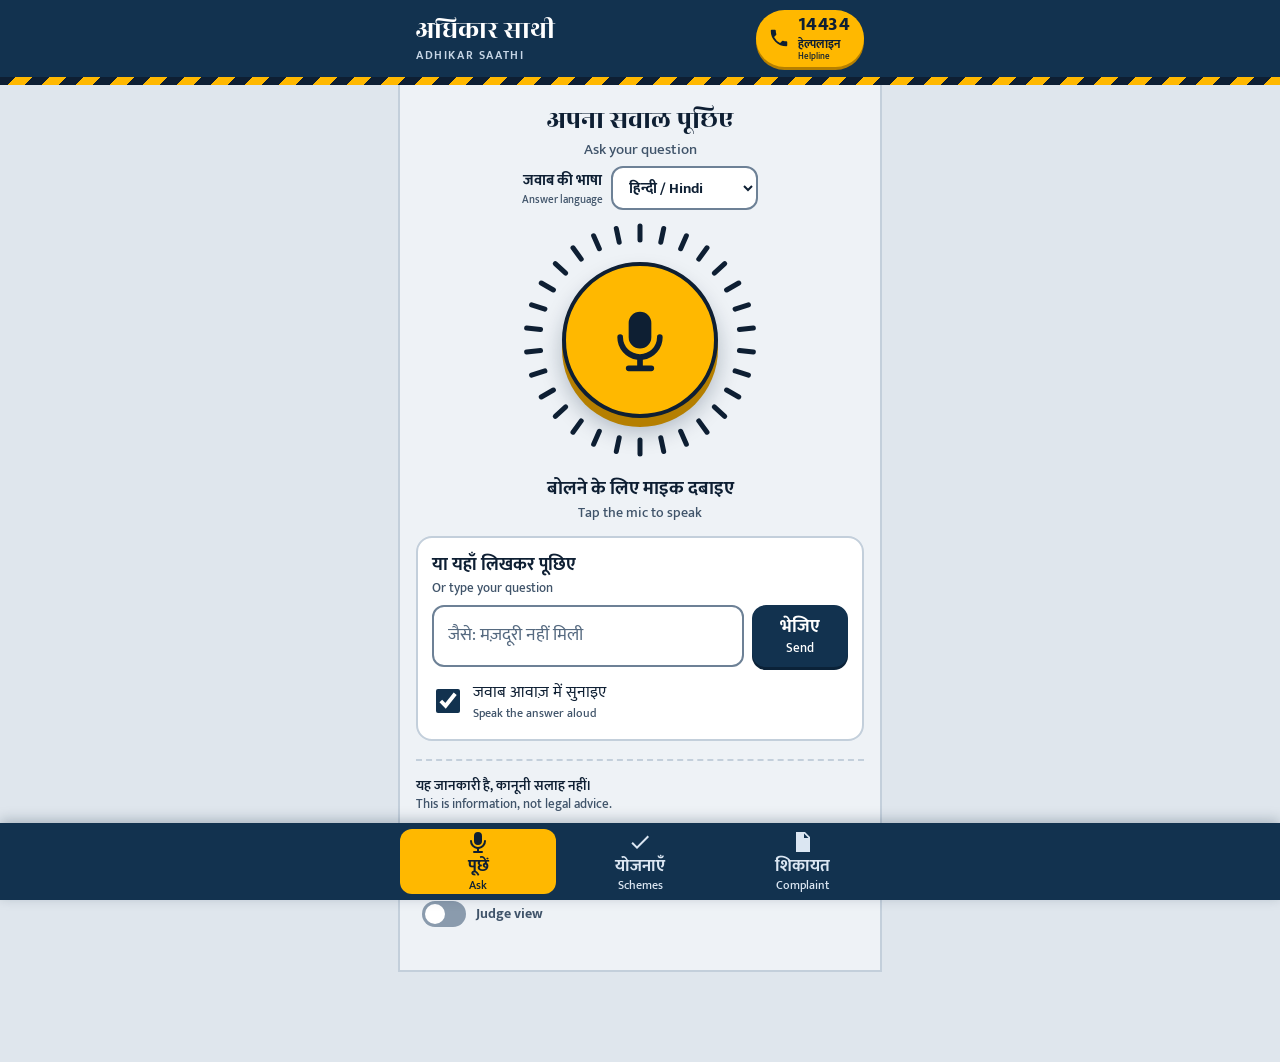
==== app/frontend/index.html @ 17cc2520 "Adhikar Saathi: Hindi (+multilingual) voice assistant for worker labour rights Hackathon idea deck, " ====
<!doctype html>
<html lang="hi">
<head>
  <meta charset="utf-8">
  <meta name="viewport" content="width=device-width, initial-scale=1, viewport-fit=cover">
  <meta name="theme-color" content="#12324F">
  <title>अधिकार साथी | Adhikar Saathi</title>
  <meta name="description" content="Hindi voice assistant that explains workers' rights and welfare schemes.">
  <!-- Fonts are optional: if offline, the stack falls back to Nirmala UI / system Devanagari fonts. -->
  <link rel="preconnect" href="https://fonts.googleapis.com">
  <link rel="preconnect" href="https://fonts.gstatic.com" crossorigin>
  <link href="https://fonts.googleapis.com/css2?family=Mukta:wght@400;600;700;800&family=Rozha+One&display=swap" rel="stylesheet">
  <link rel="stylesheet" href="style.css">
</head>
<body>
  <a class="skip" href="#main" id="skip-link"></a>

  <header class="top no-print">
    <div class="top-inner">
      <div class="brand">
        <span class="brand-hi" id="brand-hi"></span>
        <span class="brand-en" id="brand-en"></span>
      </div>
      <a class="helpline" href="tel:14434" id="helpline">
        <svg viewBox="0 0 24 24" width="22" height="22" aria-hidden="true" focusable="false"><path fill="currentColor" d="M6.6 10.8a15.1 15.1 0 0 0 6.6 6.6l2.2-2.2a1 1 0 0 1 1-.25 11.4 11.4 0 0 0 3.6.57 1 1 0 0 1 1 1V20a1 1 0 0 1-1 1A17 17 0 0 1 3 4a1 1 0 0 1 1-1h3.5a1 1 0 0 1 1 1c0 1.25.2 2.45.57 3.6a1 1 0 0 1-.25 1z"/></svg>
        <span class="helpline-text"><strong>14434</strong><small data-s="helpline.sub"></small></span>
      </a>
    </div>
    <div class="hazard" aria-hidden="true"></div>
  </header>

  <main id="main" tabindex="-1">

    <!-- ASK -->
    <section id="view-ask" class="view" aria-labelledby="ask-title">
      <div id="stage" class="stage" data-state="idle">
        <h1 id="ask-title" class="title" data-s="home.title"></h1>
        <div class="mic-wrap">
          <svg class="dial" id="dial" viewBox="0 0 240 240" aria-hidden="true" focusable="false"></svg>
          <button type="button" id="mic" class="mic">
            <svg class="ic-mic" viewBox="0 0 24 24" aria-hidden="true" focusable="false"><path fill="currentColor" d="M12 15a4 4 0 0 0 4-4V6a4 4 0 0 0-8 0v5a4 4 0 0 0 4 4zm6-4a1 1 0 0 1 2 0 8 8 0 0 1-7 7.94V21h3a1 1 0 0 1 0 2H8a1 1 0 0 1 0-2h3v-2.06A8 8 0 0 1 4 11a1 1 0 0 1 2 0 6 6 0 0 0 12 0z"/></svg>
            <svg class="ic-stop" viewBox="0 0 24 24" aria-hidden="true" focusable="false"><rect x="6" y="6" width="12" height="12" rx="2" fill="currentColor"/></svg>
          </button>
        </div>
        <p id="mic-status" class="mic-status" role="status" aria-live="polite"></p>
        <p id="mic-timer" class="mic-timer" aria-hidden="true"></p>
      </div>

      <form id="text-form" class="text-form no-print" autocomplete="off" novalidate>
        <label for="text-input" class="text-label" data-s="home.orType"></label>
        <div class="text-row">
          <input id="text-input" name="text" type="text" enterkeyhint="send" maxlength="500" lang="hi">
          <button type="submit" class="btn btn-primary btn-send" id="send-btn"></button>
        </div>
        <label class="check" for="want-audio">
          <input type="checkbox" id="want-audio" checked>
          <span data-s="home.voiceReply"></span>
        </label>
      </form>

      <div id="result" class="result" aria-live="polite"></div>
    </section>

    <!-- SCHEMES -->
    <section id="view-schemes" class="view" aria-labelledby="sch-title" hidden>
      <h1 id="sch-title" class="title" data-s="sch.title"></h1>
      <div id="sch-body"></div>
    </section>

    <!-- COMPLAINT -->
    <section id="view-complaint" class="view" aria-labelledby="cmp-title" hidden>
      <h1 id="cmp-title" class="title no-print" data-s="cmp.title"></h1>
      <div id="cmp-form-wrap" class="no-print">
        <p class="lead" data-s="cmp.intro"></p>
        <form id="cmp-form" class="form" novalidate></form>
      </div>
      <div id="cmp-result" aria-live="polite"></div>
    </section>

    <footer class="notices no-print" id="notices">
      <p class="notice" id="notice-legal"></p>
      <p class="notice" id="notice-privacy"></p>
      <button type="button" class="judge-toggle" id="judge-toggle" role="switch" aria-checked="false">
        <span class="switch" aria-hidden="true"></span>
        <span id="judge-label"></span>
      </button>
    </footer>
  </main>

  <nav class="tabs no-print" id="tabs" aria-label="Main"></nav>

  <script src="app.js"></script>
</body>
</html>
---- app/frontend/style.css ----
/* Adhikar Saathi: denim navy + hard-hat yellow. Hazard-tape strip and a tick-dial mic are the signature. */
:root {
  --ink: #0e1f33;
  --navy: #12324f;
  --navy-deep: #0b2238;
  --hat: #ffb800;
  --hat-edge: #b57f00;
  --paper: #eef2f6;
  --card: #ffffff;
  --line: #c3cfdb;
  --muted: #40546a;
  --ok: #0b6b4a;
  --ok-bg: #dcf3e8;
  --warn: #6b4200;
  --warn-bg: #fff0c2;
  --bad: #a3212b;
  --bad-bg: #fde3e4;
  --focus: #0057d9;
  --radius: 16px;
  --font-body: "Mukta", "Noto Sans Devanagari", "Nirmala UI", "Mangal", system-ui, -apple-system, "Segoe UI", Roboto, sans-serif;
  --font-display: "Rozha One", "Noto Serif Devanagari", "Nirmala UI", "Mangal", Georgia, serif;
}

* { box-sizing: border-box; }
html { -webkit-text-size-adjust: 100%; }
body {
  margin: 0;
  background: var(--paper);
  color: var(--ink);
  font-family: var(--font-body);
  font-size: 18px;
  line-height: 1.55;
  padding-bottom: 92px; /* room for tab bar */
}
[hidden] { display: none !important; }
button, input, textarea, select { font: inherit; color: inherit; }
a { color: var(--navy); }
:focus-visible { outline: 3px solid var(--focus); outline-offset: 2px; border-radius: 6px; }
.skip { position: absolute; left: -999px; top: 0; background: var(--hat); color: var(--ink); padding: 12px 16px; z-index: 100; font-weight: 700; }
.skip:focus { left: 8px; top: 8px; }

/* bilingual text: Hindi primary, English small subtitle */
.hi { display: block; }
.en { display: block; font-size: 0.72em; font-weight: 500; color: var(--muted); line-height: 1.35; }
.on-dark .en, .btn-primary .en, .tab .en, .helpline .en { color: inherit; }

/* ---------- header ---------- */
.top { background: var(--navy); color: #fff; position: sticky; top: 0; z-index: 20; }
.top-inner { max-width: 480px; margin: 0 auto; padding: 10px 16px 10px; display: flex; align-items: center; justify-content: space-between; gap: 12px; }
.brand { display: flex; flex-direction: column; line-height: 1.15; min-width: 0; }
.brand-hi { font-family: var(--font-display); font-size: 26px; letter-spacing: .2px; }
.brand-en { font-size: 12px; letter-spacing: 1.6px; text-transform: uppercase; color: #c7d6e6; font-weight: 600; }
.helpline { display: inline-flex; align-items: center; gap: 8px; min-height: 48px; padding: 4px 14px 4px 12px; border-radius: 999px; background: var(--hat); color: var(--ink); text-decoration: none; box-shadow: 0 3px 0 var(--hat-edge); flex: none; }
.helpline:active { transform: translateY(2px); box-shadow: 0 1px 0 var(--hat-edge); }
.helpline-text { display: flex; flex-direction: column; line-height: 1.05; }
.helpline-text strong { font-size: 19px; font-weight: 800; letter-spacing: .5px; }
.helpline-text small { font-size: 12px; font-weight: 700; }
.hazard { height: 8px; background: repeating-linear-gradient(-45deg, var(--hat) 0 12px, var(--ink) 12px 24px); }

/* ---------- layout ---------- */
main { max-width: 480px; margin: 0 auto; padding: 0 16px; outline: none; }
.view { display: flex; flex-direction: column; padding-top: 18px; }
.title { font-family: var(--font-display); font-weight: 400; font-size: 27px; line-height: 1.3; margin: 0 0 6px; text-align: center; }
.title .en { font-family: var(--font-body); font-size: 15px; margin-top: 2px; }
.lead { margin: 0 0 14px; color: var(--ink); }
.lead .en { margin-top: 2px; }

/* ---------- buttons ---------- */
.btn { display: inline-flex; flex-direction: column; align-items: center; justify-content: center; text-align: center; min-height: 56px; padding: 8px 20px; border-radius: 14px; border: 2px solid var(--navy); background: var(--card); color: var(--navy); font-weight: 700; cursor: pointer; line-height: 1.2; text-decoration: none; }
.btn .en { font-weight: 500; }
.btn:active { transform: translateY(1px); }
.btn-primary { background: var(--navy); color: #fff; border-color: var(--navy); box-shadow: 0 3px 0 var(--navy-deep); }
.btn-hat { background: var(--hat); color: var(--ink); border-color: var(--ink); box-shadow: 0 3px 0 var(--hat-edge); }
.btn-block { width: 100%; }
.btn[disabled] { opacity: .55; cursor: not-allowed; }
.btn-row { display: flex; gap: 10px; flex-wrap: wrap; }
.btn-row > .btn { flex: 1 1 140px; }

/* ---------- mic stage ---------- */
.stage { order: 2; text-align: center; padding-bottom: 6px; }
.mic-wrap { position: relative; width: 240px; height: 240px; margin: 4px auto 0; display: grid; place-items: center; }
.dial { position: absolute; inset: 0; width: 100%; height: 100%; }
.dial line { stroke: var(--ink); stroke-width: 5; stroke-linecap: round; transition: opacity .3s; }
.dial line.gone { opacity: .14; }
.mic {
  position: relative; width: 156px; height: 156px; border-radius: 50%; border: 4px solid var(--ink);
  background: var(--hat); color: var(--ink); cursor: pointer; display: grid; place-items: center;
  box-shadow: 0 9px 0 var(--hat-edge), 0 14px 22px rgba(11, 34, 56, .28);
  transition: transform .12s, box-shadow .12s, background-color .2s;
}
.mic svg { width: 68px; height: 68px; grid-area: 1 / 1; }
.mic .ic-stop { display: none; }
.mic:active { transform: translateY(6px); box-shadow: 0 3px 0 var(--hat-edge), 0 6px 10px rgba(11, 34, 56, .28); }
.stage[data-state="recording"] .mic { background: var(--bad); color: #fff; border-color: var(--ink); box-shadow: 0 9px 0 #6e1219, 0 14px 22px rgba(11, 34, 56, .28); }
.stage[data-state="recording"] .ic-mic { display: none; }
.stage[data-state="recording"] .ic-stop { display: block; }
.stage[data-state="requesting"] .mic,
.stage[data-state="thinking"] .mic { cursor: progress; }
.stage[data-state="thinking"] .mic { background: #ffd970; }
.mic-status { min-height: 1.6em; margin: 14px 0 0; font-weight: 700; font-size: 19px; }
.mic-status .en { font-weight: 500; }
.mic-timer { margin: 2px 0 0; font-size: 22px; font-weight: 800; font-variant-numeric: tabular-nums; color: var(--bad); min-height: 0; }
.mic-timer:empty { display: none; }

/* answer-language selector (default Hindi; see app/data/language_review/INDEX.md) */
.lang-select { display: flex; align-items: center; justify-content: center; gap: 8px; flex-wrap: wrap; margin: 2px 0 10px; font-size: 15px; font-weight: 700; }
.lang-select select { width: auto; min-height: 44px; padding: 6px 12px; border-radius: 12px; }
#view-ask.has-result .lang-select { margin-bottom: 4px; }

/* compact mic once an answer is on screen */
#view-ask.has-result .stage .title { display: none; }
#view-ask.has-result .mic-wrap { width: 120px; height: 120px; margin-top: 0; }
#view-ask.has-result .mic-status { min-height: 0; }
#view-ask.has-result .mic { width: 84px; height: 84px; border-width: 3px; box-shadow: 0 6px 0 var(--hat-edge), 0 8px 14px rgba(11, 34, 56, .25); }
#view-ask.has-result .mic svg { width: 38px; height: 38px; }
#view-ask.has-result .dial line { stroke-width: 6; }
#view-ask.has-result .stage[data-state="recording"] .mic { box-shadow: 0 6px 0 #6e1219; }
#view-ask.has-result .mic-status { margin-top: 6px; font-size: 17px; }
/* clarify: mic is the obvious next action */
#view-ask[data-result="clarify"] .stage[data-state="idle"] .mic { animation: nudge 1.8s ease-in-out infinite; }
#view-ask[data-result="clarify"] .mic-wrap::after { content: ""; position: absolute; inset: 22px; border-radius: 50%; border: 4px solid var(--hat); animation: ring 1.8s ease-out infinite; pointer-events: none; }

.result { order: 1; }
.result:empty { display: none; }
.text-form { order: 3; margin-top: 8px; padding: 14px; background: var(--card); border: 2px solid var(--line); border-radius: var(--radius); }
.text-label { display: block; font-weight: 700; margin-bottom: 8px; }
.text-row { display: flex; gap: 8px; }
.text-row input { flex: 1; min-width: 0; }
.btn-send { flex: none; min-width: 96px; }
.check { display: flex; align-items: center; gap: 10px; margin-top: 10px; min-height: 48px; font-size: 16px; cursor: pointer; }
.check input { width: 24px; height: 24px; accent-color: var(--navy); flex: none; }

input[type=text], input[type=number], input[type=date], textarea, select {
  width: 100%; min-height: 52px; padding: 10px 14px; border: 2px solid #6d8196; border-radius: 12px; background: #fff; color: var(--ink);
}
textarea { min-height: 120px; resize: vertical; }
input::placeholder, textarea::placeholder { color: #566a80; }

/* ---------- cards ---------- */
.card { background: var(--card); border: 2px solid var(--line); border-radius: var(--radius); padding: 16px; margin-bottom: 14px; }
.card h2, .card h3 { margin: 0 0 6px; font-size: 15px; letter-spacing: .3px; color: var(--muted); font-weight: 700; }
.card h2 .en, .card h3 .en { display: inline; margin-left: 6px; font-size: .9em; }
.card h2 .hi, .card h3 .hi { display: inline; }
.transcript { font-size: 19px; border-left: 5px solid var(--hat); border-radius: 6px 16px 16px 6px; }
.transcript p { margin: 0; }
.answer-card { border-color: var(--navy); box-shadow: 0 5px 0 var(--navy); }
.answer-hi { font-size: 22px; line-height: 1.7; margin: 4px 0 12px; font-weight: 600; white-space: pre-line; }
.answer-card.clarify { background: var(--warn-bg); border-color: var(--warn); box-shadow: 0 5px 0 var(--hat-edge); }
.answer-card.clarify .answer-hi { font-size: 24px; }
.answer-card.refuse { background: #f3f5f8; border-color: var(--muted); box-shadow: 0 5px 0 var(--muted); }
.kicker { display: inline-flex; flex-wrap: wrap; align-items: baseline; column-gap: 8px; font-weight: 800; font-size: 16px; padding: 5px 14px 6px; border-radius: 14px; background: var(--navy); color: #fff; margin-bottom: 10px; line-height: 1.3; }
.kicker .hi, .kicker .en { display: inline; }
.kicker .en { color: inherit; opacity: .92; font-size: .8em; font-weight: 600; }
.clarify .kicker { background: var(--warn); }
.refuse .kicker { background: var(--muted); }
.next-cue { display: flex; align-items: center; gap: 10px; margin-top: 12px; padding: 10px 12px; background: var(--hat); color: var(--ink); border-radius: 12px; font-weight: 800; }
.next-cue .en { font-weight: 600; opacity: 1; color: var(--ink); }
.next-cue svg { flex: none; }
.helpline-note { margin-top: 12px; padding: 12px; background: #fff; border: 2px dashed var(--muted); border-radius: 12px; }
.helpline-note .btn { margin-top: 8px; }

.play-row { display: flex; gap: 10px; align-items: center; flex-wrap: wrap; }
.play-btn { min-height: 60px; gap: 2px; flex-direction: row; gap: 12px; padding: 8px 24px; }
.play-btn svg { flex: none; }
.play-btn .lbl { display: flex; flex-direction: column; align-items: flex-start; }
.play-hint { font-size: 15px; font-weight: 700; color: var(--warn); }

.en-toggle { margin-top: 12px; }
.en-panel { margin-top: 12px; padding: 12px 14px; border-radius: 12px; background: var(--paper); border: 2px solid var(--line); font-size: 17px; }
.en-panel .tag { font-size: 13px; letter-spacing: 1px; text-transform: uppercase; font-weight: 800; color: var(--muted); display: block; margin-bottom: 2px; }
.en-panel p { margin: 0; }

.sources { list-style: none; margin: 0; padding: 0; display: grid; gap: 10px; }
.source { border: 2px solid var(--line); border-radius: 12px; padding: 12px; display: grid; gap: 4px; background: #fff; }
.source .s-title { font-weight: 800; }
.source .s-meta { font-size: 15px; color: var(--muted); }
.source .s-link { justify-self: start; margin-top: 4px; min-height: 48px; padding: 6px 16px; flex-direction: row; gap: 8px; }
.source .s-link .lbl { display: flex; flex-direction: column; align-items: flex-start; }

.judge-only { display: none; }
body.judge .judge-only { display: block; }
.judge-box { background: var(--navy-deep); color: #e8f0f8; border-radius: 12px; padding: 12px 14px; font-size: 14px; font-family: ui-monospace, "Cascadia Mono", Consolas, monospace; margin-bottom: 14px; overflow-x: auto; }
.judge-box b { color: var(--hat); font-family: var(--font-body); font-size: 13px; letter-spacing: 1px; text-transform: uppercase; }
.judge-box pre { margin: 6px 0 0; white-space: pre-wrap; word-break: break-word; }

.err-card { background: var(--bad-bg); border-color: var(--bad); box-shadow: 0 5px 0 var(--bad); }
.err-card .err-title { color: var(--bad); font-weight: 800; font-size: 19px; }
.err-card .err-title .en { display: inline; color: var(--bad); font-weight: 600; margin-left: 6px; }
.err-card .err-title .hi { display: inline; }
.err-msg { font-size: 21px; line-height: 1.65; font-weight: 600; margin: 8px 0 2px; }
.err-msg-en { font-size: 15px; color: var(--muted); margin: 0 0 12px; }

/* thinking */
.dial.sweep line { animation: sweep 2.4s ease-in-out infinite; animation-delay: calc(var(--i) * 80ms); }

/* ---------- footer notices ---------- */
.notices { margin: 18px 0 8px; padding: 14px 0 4px; border-top: 2px dashed var(--line); font-size: 14px; color: var(--muted); }
.notice { margin: 0 0 10px; line-height: 1.5; }
.notice .hi { color: var(--ink); font-weight: 600; }
.notice .en { font-size: 13px; }
.judge-toggle { display: inline-flex; align-items: center; gap: 10px; min-height: 48px; padding: 4px 6px; background: none; border: 0; cursor: pointer; font-weight: 700; font-size: 14px; color: var(--muted); }
.judge-toggle .switch { width: 44px; height: 26px; border-radius: 999px; background: #8a9bad; position: relative; transition: background .2s; flex: none; }
.judge-toggle .switch::after { content: ""; position: absolute; top: 3px; left: 3px; width: 20px; height: 20px; border-radius: 50%; background: #fff; transition: transform .2s; }
.judge-toggle[aria-checked="true"] .switch { background: var(--ok); }
.judge-toggle[aria-checked="true"] .switch::after { transform: translateX(18px); }

/* ---------- tab bar ---------- */
.tabs { position: fixed; left: 0; right: 0; bottom: 0; z-index: 30; background: var(--navy); padding: 6px 8px calc(6px + env(safe-area-inset-bottom)); box-shadow: 0 -3px 12px rgba(11, 34, 56, .25); display: flex; justify-content: center; }
.tabs-inner { display: flex; gap: 6px; width: 100%; max-width: 480px; }
.tab { flex: 1; min-height: 60px; border: 0; border-radius: 12px; background: transparent; color: #dbe6f2; display: flex; flex-direction: column; align-items: center; justify-content: center; gap: 0; cursor: pointer; font-weight: 700; font-size: 17px; line-height: 1.15; }
.tab svg { width: 24px; height: 24px; margin-bottom: 1px; }
.tab .hi, .tab .en { display: block; }
.tab .en { font-size: 12px; }
.tab[aria-current="page"] { background: var(--hat); color: var(--ink); }

/* ---------- schemes ---------- */
.progress { display: flex; gap: 6px; margin: 10px 0 14px; }
.progress i { flex: 1; height: 8px; border-radius: 4px; background: #c9d4df; }
.progress i.done { background: var(--navy); }
.progress i.now { background: var(--hat); outline: 2px solid var(--ink); }
.q-count { font-size: 15px; color: var(--muted); font-weight: 700; margin: 0 0 4px; }
.q-text { font-family: var(--font-display); font-size: 25px; line-height: 1.35; margin: 0 0 14px; }
.q-text .en { font-family: var(--font-body); font-size: 15px; margin-top: 2px; }
.opts { display: grid; gap: 10px; }
.opt { min-height: 68px; text-align: left; align-items: flex-start; padding: 10px 18px; font-size: 20px; border-radius: 14px; }
.opt .en { color: var(--muted); }
.opt[aria-pressed="true"] { background: var(--navy); color: #fff; }
.opt[aria-pressed="true"] .en { color: #d6e2ef; }
.q-nav { margin-top: 14px; display: flex; gap: 10px; }
.chips { display: flex; flex-wrap: wrap; gap: 6px; margin: 0 0 14px; }
.chip { background: #fff; border: 2px solid var(--line); padding: 2px 10px; border-radius: 999px; font-size: 14px; font-weight: 600; }
.match { border-left-width: 8px; }
.match.yes { border-left-color: var(--ok); }
.match.no { border-left-color: var(--bad); }
.match.unk { border-left-color: var(--hat-edge); }
.match-head { display: flex; align-items: flex-start; justify-content: space-between; gap: 10px; }
.card h3.match-name { color: var(--ink); font-weight: 400; font-family: var(--font-display); font-size: 23px; line-height: 1.25; margin: 0; }
.badge { display: inline-flex; align-items: center; gap: 6px; flex: none; padding: 4px 10px; border-radius: 999px; font-weight: 800; font-size: 14px; line-height: 1.15; }
.badge .en { display: block; font-size: 11px; font-weight: 600; color: inherit; }
.badge.yes { background: var(--ok-bg); color: var(--ok); border: 2px solid var(--ok); }
.badge.no { background: var(--bad-bg); color: var(--bad); border: 2px solid var(--bad); }
.badge.unk { background: var(--warn-bg); color: var(--warn); border: 2px solid var(--warn); }
.why { margin: 10px 0; font-size: 17px; }
.why-tag { display: inline-block; font-size: 12px; letter-spacing: 1px; font-weight: 800; color: var(--muted); text-transform: uppercase; margin-right: 6px; }
.missing { font-size: 15px; color: var(--warn); font-weight: 600; margin: 0 0 8px; }
.fine-print { font-size: 14px; color: var(--muted); margin: 6px 0 14px; }
.spinner-note { text-align: center; padding: 30px 0; font-weight: 700; }

/* ---------- complaint ---------- */
.form { display: grid; gap: 14px; }
.field label { display: block; font-weight: 700; margin-bottom: 4px; }
.field label .en { font-weight: 500; }
.field-row { display: grid; grid-template-columns: 1fr 1fr; gap: 10px; }
@media (max-width: 380px) { .field-row { grid-template-columns: 1fr; } }
.review-banner { background: var(--hat); color: var(--ink); border: 3px solid var(--ink); border-radius: var(--radius); padding: 14px 16px; margin: 6px 0 14px; display: flex; gap: 12px; align-items: flex-start; }
.review-banner svg { flex: none; margin-top: 2px; }
.review-banner .hi { font-weight: 800; font-size: 21px; line-height: 1.4; }
.review-banner .en { color: var(--ink); font-weight: 700; font-size: 15px; }
.review-banner .sub { margin-top: 4px; font-size: 15px; font-weight: 600; }
.draft { font-family: var(--font-body); white-space: pre-wrap; font-size: 18px; line-height: 1.75; margin: 6px 0 0; word-break: break-word; }
.draft.en-draft { font-size: 16px; line-height: 1.6; }
.checklist { margin: 6px 0 0; padding-left: 22px; }
.checklist li { margin-bottom: 6px; }
.toast { font-weight: 700; color: var(--ok); min-height: 1.4em; margin: 4px 0 0; }

/* ---------- motion ---------- */
@keyframes sweep { 0%, 100% { opacity: .18; } 40% { opacity: 1; } }
@keyframes nudge { 0%, 100% { transform: scale(1); } 50% { transform: scale(1.06); } }
@keyframes ring { 0% { transform: scale(.9); opacity: .9; } 100% { transform: scale(1.28); opacity: 0; } }
@keyframes rise { from { opacity: 0; transform: translateY(8px); } to { opacity: 1; transform: none; } }
.result > .card, .result > .judge-box { animation: rise .35s ease-out both; }
@media (prefers-reduced-motion: reduce) {
  *, *::before, *::after { animation: none !important; transition: none !important; scroll-behavior: auto !important; }
}

/* ---------- desktop: still one column ---------- */
@media (min-width: 700px) {
  body { background: #dfe6ed; }
  main { background: var(--paper); box-shadow: 0 0 0 2px var(--line); padding-bottom: 20px; min-height: calc(100vh - 100px); }
  .top-inner { padding-left: 16px; padding-right: 16px; }
}

/* ---------- print: only the complaint draft ---------- */
@media print {
  .no-print, .tabs, .top { display: none !important; }
  body { background: #fff; padding: 0; font-size: 14pt; }
  main { max-width: none; padding: 0; box-shadow: none; }
  .view[hidden] { display: none !important; }
  .card { border: 1px solid #000; box-shadow: none; break-inside: avoid; }
  .review-banner { border: 2px solid #000; background: #fff; }
  .btn { display: none !important; }
}

#result { scroll-margin-top: 96px; }
.kicker .en { margin-left: 8px; }
@media print { html, body, main { background: #fff !important; } }
/* Devanagari matras need more line-height than Latin: avoid clipped tops */
.badge { line-height: 1.4; }
.tab { line-height: 1.3; }
.helpline-text { line-height: 1.2; }
.brand { line-height: 1.3; }
.btn { line-height: 1.35; }
.helpline, .helpline * { color: var(--ink) !important; }
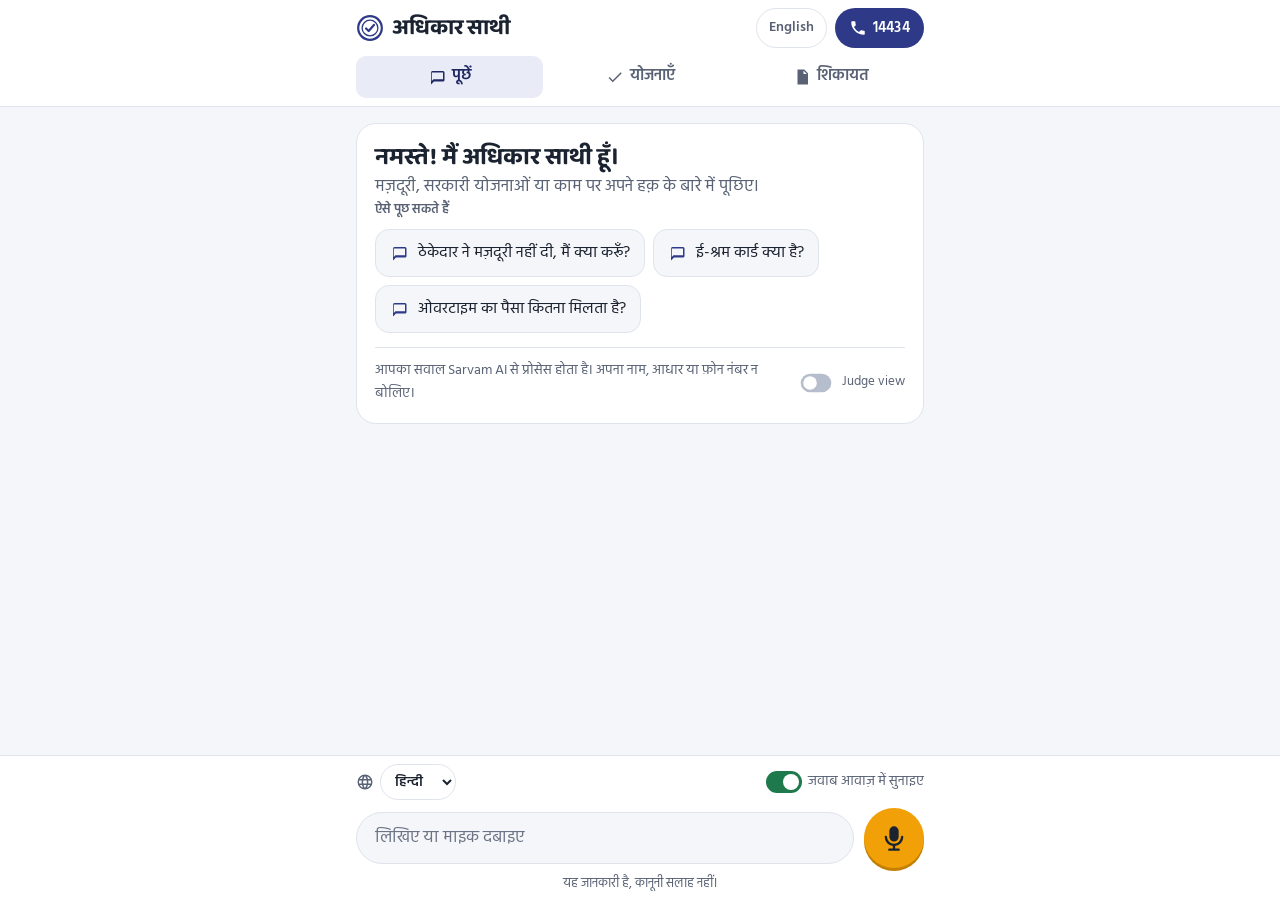
==== commit a09d9892: "Redesign UI as a chat thread; fix non-Hindi answer languages - New mobile-first chat layout: one-lan" ====
--- a/app/frontend/index.html
+++ b/app/frontend/index.html
@@ -3,92 +3,90 @@
 <head>
   <meta charset="utf-8">
   <meta name="viewport" content="width=device-width, initial-scale=1, viewport-fit=cover">
-  <meta name="theme-color" content="#12324F">
+  <meta name="theme-color" content="#2E3A87">
   <title>अधिकार साथी | Adhikar Saathi</title>
-  <meta name="description" content="Hindi voice assistant that explains workers' rights and welfare schemes.">
-  <!-- Fonts are optional: if offline, the stack falls back to Nirmala UI / system Devanagari fonts. -->
+  <meta name="description" content="Voice assistant that explains workers' rights and welfare schemes in Indian languages, with the law cited.">
+  <!-- Fonts are optional: offline, the stacks fall back to Nirmala UI / system Indic fonts. -->
   <link rel="preconnect" href="https://fonts.googleapis.com">
   <link rel="preconnect" href="https://fonts.gstatic.com" crossorigin>
-  <link href="https://fonts.googleapis.com/css2?family=Mukta:wght@400;600;700;800&family=Rozha+One&display=swap" rel="stylesheet">
-  <link rel="stylesheet" href="style.css">
+  <link href="https://fonts.googleapis.com/css2?family=Baloo+2:wght@600;700&family=Hind:wght@400;500;600&family=Noto+Sans+Bengali:wght@400;600&family=Noto+Sans+Gurmukhi:wght@400;600&display=swap" rel="stylesheet">
+  <link rel="stylesheet" href="style.css?v=3">
 </head>
 <body>
-  <a class="skip" href="#main" id="skip-link"></a>
+  <a class="skip" href="#main" data-s="skip"></a>
 
   <header class="top no-print">
-    <div class="top-inner">
+    <div class="top-row">
       <div class="brand">
-        <span class="brand-hi" id="brand-hi"></span>
-        <span class="brand-en" id="brand-en"></span>
+        <svg class="brand-mark" viewBox="0 0 32 32" aria-hidden="true" focusable="false"><circle cx="16" cy="16" r="13.5" fill="none" stroke="currentColor" stroke-width="2.5"/><circle cx="16" cy="16" r="9" fill="none" stroke="currentColor" stroke-width="1.5"/><path d="M11.5 16.5l3 3 6-7" fill="none" stroke="currentColor" stroke-width="2.5" stroke-linecap="round" stroke-linejoin="round"/></svg>
+        <span class="brand-name" data-s="brand"></span>
       </div>
-      <a class="helpline" href="tel:14434" id="helpline">
-        <svg viewBox="0 0 24 24" width="22" height="22" aria-hidden="true" focusable="false"><path fill="currentColor" d="M6.6 10.8a15.1 15.1 0 0 0 6.6 6.6l2.2-2.2a1 1 0 0 1 1-.25 11.4 11.4 0 0 0 3.6.57 1 1 0 0 1 1 1V20a1 1 0 0 1-1 1A17 17 0 0 1 3 4a1 1 0 0 1 1-1h3.5a1 1 0 0 1 1 1c0 1.25.2 2.45.57 3.6a1 1 0 0 1-.25 1z"/></svg>
-        <span class="helpline-text"><strong>14434</strong><small data-s="helpline.sub"></small></span>
-      </a>
+      <div class="top-actions">
+        <button type="button" class="ui-lang" id="ui-lang"></button>
+        <a class="helpline" href="tel:14434" data-s-aria="helpline.aria">
+          <svg viewBox="0 0 24 24" width="18" height="18" aria-hidden="true" focusable="false"><path fill="currentColor" d="M6.6 10.8a15.1 15.1 0 0 0 6.6 6.6l2.2-2.2a1 1 0 0 1 1-.25 11.4 11.4 0 0 0 3.6.57 1 1 0 0 1 1 1V20a1 1 0 0 1-1 1A17 17 0 0 1 3 4a1 1 0 0 1 1-1h3.5a1 1 0 0 1 1 1c0 1.25.2 2.45.57 3.6a1 1 0 0 1-.25 1z"/></svg>
+          <span>14434</span>
+        </a>
+      </div>
     </div>
-    <div class="hazard" aria-hidden="true"></div>
+    <nav class="tabs" id="tabs" aria-label="Main"></nav>
   </header>
 
   <main id="main" tabindex="-1">
-
-    <!-- ASK -->
-    <section id="view-ask" class="view" aria-labelledby="ask-title">
-      <div id="stage" class="stage" data-state="idle">
-        <h1 id="ask-title" class="title" data-s="home.title"></h1>
-        <div class="mic-wrap">
-          <svg class="dial" id="dial" viewBox="0 0 240 240" aria-hidden="true" focusable="false"></svg>
-          <button type="button" id="mic" class="mic">
-            <svg class="ic-mic" viewBox="0 0 24 24" aria-hidden="true" focusable="false"><path fill="currentColor" d="M12 15a4 4 0 0 0 4-4V6a4 4 0 0 0-8 0v5a4 4 0 0 0 4 4zm6-4a1 1 0 0 1 2 0 8 8 0 0 1-7 7.94V21h3a1 1 0 0 1 0 2H8a1 1 0 0 1 0-2h3v-2.06A8 8 0 0 1 4 11a1 1 0 0 1 2 0 6 6 0 0 0 12 0z"/></svg>
-            <svg class="ic-stop" viewBox="0 0 24 24" aria-hidden="true" focusable="false"><rect x="6" y="6" width="12" height="12" rx="2" fill="currentColor"/></svg>
-          </button>
-        </div>
-        <p id="mic-status" class="mic-status" role="status" aria-live="polite"></p>
-        <p id="mic-timer" class="mic-timer" aria-hidden="true"></p>
-      </div>
-
-      <form id="text-form" class="text-form no-print" autocomplete="off" novalidate>
-        <label for="text-input" class="text-label" data-s="home.orType"></label>
-        <div class="text-row">
-          <input id="text-input" name="text" type="text" enterkeyhint="send" maxlength="500" lang="hi">
-          <button type="submit" class="btn btn-primary btn-send" id="send-btn"></button>
-        </div>
-        <label class="check" for="want-audio">
-          <input type="checkbox" id="want-audio" checked>
-          <span data-s="home.voiceReply"></span>
-        </label>
-      </form>
-
-      <div id="result" class="result" aria-live="polite"></div>
+    <section id="view-ask" class="view">
+      <h1 class="sr-only" data-s="home.title"></h1>
+      <div id="thread" class="thread"></div>
     </section>
 
-    <!-- SCHEMES -->
-    <section id="view-schemes" class="view" aria-labelledby="sch-title" hidden>
-      <h1 id="sch-title" class="title" data-s="sch.title"></h1>
+    <section id="view-schemes" class="view" hidden>
+      <h1 class="view-title" data-s="sch.title"></h1>
       <div id="sch-body"></div>
     </section>
 
-    <!-- COMPLAINT -->
-    <section id="view-complaint" class="view" aria-labelledby="cmp-title" hidden>
-      <h1 id="cmp-title" class="title no-print" data-s="cmp.title"></h1>
+    <section id="view-complaint" class="view" hidden>
+      <h1 class="view-title no-print" data-s="cmp.title"></h1>
       <div id="cmp-form-wrap" class="no-print">
         <p class="lead" data-s="cmp.intro"></p>
         <form id="cmp-form" class="form" novalidate></form>
       </div>
       <div id="cmp-result" aria-live="polite"></div>
     </section>
-
-    <footer class="notices no-print" id="notices">
-      <p class="notice" id="notice-legal"></p>
-      <p class="notice" id="notice-privacy"></p>
-      <button type="button" class="judge-toggle" id="judge-toggle" role="switch" aria-checked="false">
-        <span class="switch" aria-hidden="true"></span>
-        <span id="judge-label"></span>
-      </button>
-    </footer>
   </main>
 
-  <nav class="tabs no-print" id="tabs" aria-label="Main"></nav>
+  <footer class="composer no-print" id="composer" data-state="idle" data-mode="mic">
+    <div class="composer-inner">
+      <div class="composer-meta">
+        <label class="pick">
+          <svg viewBox="0 0 24 24" width="18" height="18" aria-hidden="true" focusable="false"><path fill="currentColor" d="M12 2a10 10 0 1 0 0 20 10 10 0 0 0 0-20zm6.9 6h-2.95a15.7 15.7 0 0 0-1.38-3.56A8 8 0 0 1 18.9 8zM12 4.04c.83 1.2 1.48 2.53 1.91 3.96h-3.82c.43-1.43 1.08-2.76 1.91-3.96zM4.26 14a8.2 8.2 0 0 1 0-4h3.38a16.5 16.5 0 0 0 0 4zm.82 2h2.95c.32 1.25.78 2.45 1.38 3.56A8 8 0 0 1 5.08 16zm2.95-8H5.08a8 8 0 0 1 4.33-3.56A15.7 15.7 0 0 0 8.03 8zM12 19.96A14 14 0 0 1 10.09 16h3.82A14 14 0 0 1 12 19.96zM14.34 14H9.66a14.6 14.6 0 0 1 0-4h4.68a14.6 14.6 0 0 1 0 4zm.25 5.56c.6-1.11 1.06-2.31 1.38-3.56h2.95a8 8 0 0 1-4.33 3.56zM16.36 14a16.5 16.5 0 0 0 0-4h3.38a8.2 8.2 0 0 1 0 4z"/></svg>
+          <span class="sr-only" data-s="lang.label"></span>
+          <select id="lang-select"></select>
+        </label>
+        <label class="pick voice">
+          <input type="checkbox" id="want-audio" checked>
+          <span class="switch" aria-hidden="true"></span>
+          <span data-s="home.voiceReply"></span>
+        </label>
+      </div>
 
-  <script src="app.js"></script>
+      <form id="text-form" class="input-row" autocomplete="off" novalidate>
+        <div class="rec-bar" id="rec-bar" role="status" aria-live="polite">
+          <span class="rec-dot" aria-hidden="true"></span>
+          <span class="rec-msg" data-s="rec.recording"></span>
+          <span class="rec-time" id="rec-time"></span>
+        </div>
+        <label for="text-input" class="sr-only" data-s="home.orType"></label>
+        <input id="text-input" name="text" type="text" enterkeyhint="send" maxlength="500" data-s-ph="home.placeholder">
+        <button type="button" id="mic" class="mic">
+          <svg class="ring" viewBox="0 0 64 64" aria-hidden="true" focusable="false"><circle cx="32" cy="32" r="29.5" pathLength="100"/></svg>
+          <svg class="ic ic-mic" viewBox="0 0 24 24" aria-hidden="true" focusable="false"><path fill="currentColor" d="M12 15a4 4 0 0 0 4-4V6a4 4 0 0 0-8 0v5a4 4 0 0 0 4 4zm6-4a1 1 0 0 1 2 0 8 8 0 0 1-7 7.94V21h3a1 1 0 0 1 0 2H8a1 1 0 0 1 0-2h3v-2.06A8 8 0 0 1 4 11a1 1 0 0 1 2 0 6 6 0 0 0 12 0z"/></svg>
+          <svg class="ic ic-stop" viewBox="0 0 24 24" aria-hidden="true" focusable="false"><rect x="6" y="6" width="12" height="12" rx="2.5" fill="currentColor"/></svg>
+          <svg class="ic ic-send" viewBox="0 0 24 24" aria-hidden="true" focusable="false"><path fill="currentColor" d="M3.4 20.4 21 12 3.4 3.6 3.4 10l12.6 2-12.6 2z"/></svg>
+        </button>
+      </form>
+      <p class="fine" data-s="notice.legal"></p>
+    </div>
+  </footer>
+
+  <script src="app.js?v=3"></script>
 </body>
 </html>
--- a/app/frontend/style.css
+++ b/app/frontend/style.css
@@ -1,24 +1,29 @@
-/* Adhikar Saathi: denim navy + hard-hat yellow. Hazard-tape strip and a tick-dial mic are the signature. */
+/* Adhikar Saathi: a quiet chat thread with one bold element, the citation stamp
+   (stamp-pad ink blue, like an office seal: the mark that makes a paper official). */
 :root {
-  --ink: #0e1f33;
-  --navy: #12324f;
-  --navy-deep: #0b2238;
-  --hat: #ffb800;
-  --hat-edge: #b57f00;
-  --paper: #eef2f6;
+  --ink: #1b2330;
+  --stamp: #2e3a87;
+  --stamp-deep: #1f2862;
+  --stamp-tint: #e9ebf7;
+  --marigold: #f2a007;
+  --marigold-deep: #c27f00;
+  --paper: #f5f6fa;
   --card: #ffffff;
-  --line: #c3cfdb;
-  --muted: #40546a;
-  --ok: #0b6b4a;
-  --ok-bg: #dcf3e8;
-  --warn: #6b4200;
-  --warn-bg: #fff0c2;
-  --bad: #a3212b;
-  --bad-bg: #fde3e4;
-  --focus: #0057d9;
-  --radius: 16px;
-  --font-body: "Mukta", "Noto Sans Devanagari", "Nirmala UI", "Mangal", system-ui, -apple-system, "Segoe UI", Roboto, sans-serif;
-  --font-display: "Rozha One", "Noto Serif Devanagari", "Nirmala UI", "Mangal", Georgia, serif;
+  --line: #dfe3ec;
+  --muted: #596275;
+  --ok: #1e7a4c;
+  --ok-bg: #e3f4ea;
+  --warn: #7a4f00;
+  --warn-bg: #fff4d6;
+  --bad: #b3261e;
+  --bad-bg: #fce8e6;
+  --focus: #1a5cff;
+  --col: 600px;
+  --composer-h: 150px;
+  --indic: "Hind", "Noto Sans Devanagari", "Noto Sans Gurmukhi", "Noto Sans Bengali", "Nirmala UI", "Mangal", system-ui, -apple-system, "Segoe UI", Roboto, sans-serif;
+  --font-body: var(--indic);
+  --font-display: "Baloo 2", "Hind", "Noto Sans Devanagari", "Nirmala UI", system-ui, sans-serif;
+  --font-mono: ui-monospace, "Cascadia Mono", Consolas, monospace;
 }
 
 * { box-sizing: border-box; }
@@ -28,276 +33,252 @@
   background: var(--paper);
   color: var(--ink);
   font-family: var(--font-body);
-  font-size: 18px;
-  line-height: 1.55;
-  padding-bottom: 92px; /* room for tab bar */
+  font-size: 17px;
+  line-height: 1.6;
 }
 [hidden] { display: none !important; }
 button, input, textarea, select { font: inherit; color: inherit; }
-a { color: var(--navy); }
-:focus-visible { outline: 3px solid var(--focus); outline-offset: 2px; border-radius: 6px; }
-.skip { position: absolute; left: -999px; top: 0; background: var(--hat); color: var(--ink); padding: 12px 16px; z-index: 100; font-weight: 700; }
+a { color: var(--stamp); }
+:focus-visible { outline: 3px solid var(--focus); outline-offset: 2px; border-radius: 8px; }
+.sr-only { position: absolute; width: 1px; height: 1px; overflow: hidden; clip: rect(0 0 0 0); white-space: nowrap; }
+.skip { position: absolute; left: -999px; top: 0; background: var(--marigold); color: var(--ink); padding: 12px 16px; z-index: 100; font-weight: 600; }
 .skip:focus { left: 8px; top: 8px; }
 
-/* bilingual text: Hindi primary, English small subtitle */
-.hi { display: block; }
-.en { display: block; font-size: 0.72em; font-weight: 500; color: var(--muted); line-height: 1.35; }
-.on-dark .en, .btn-primary .en, .tab .en, .helpline .en { color: inherit; }
-
 /* ---------- header ---------- */
-.top { background: var(--navy); color: #fff; position: sticky; top: 0; z-index: 20; }
-.top-inner { max-width: 480px; margin: 0 auto; padding: 10px 16px 10px; display: flex; align-items: center; justify-content: space-between; gap: 12px; }
-.brand { display: flex; flex-direction: column; line-height: 1.15; min-width: 0; }
-.brand-hi { font-family: var(--font-display); font-size: 26px; letter-spacing: .2px; }
-.brand-en { font-size: 12px; letter-spacing: 1.6px; text-transform: uppercase; color: #c7d6e6; font-weight: 600; }
-.helpline { display: inline-flex; align-items: center; gap: 8px; min-height: 48px; padding: 4px 14px 4px 12px; border-radius: 999px; background: var(--hat); color: var(--ink); text-decoration: none; box-shadow: 0 3px 0 var(--hat-edge); flex: none; }
-.helpline:active { transform: translateY(2px); box-shadow: 0 1px 0 var(--hat-edge); }
-.helpline-text { display: flex; flex-direction: column; line-height: 1.05; }
-.helpline-text strong { font-size: 19px; font-weight: 800; letter-spacing: .5px; }
-.helpline-text small { font-size: 12px; font-weight: 700; }
-.hazard { height: 8px; background: repeating-linear-gradient(-45deg, var(--hat) 0 12px, var(--ink) 12px 24px); }
+.top { position: sticky; top: 0; z-index: 20; background: var(--card); border-bottom: 1px solid var(--line); }
+.top-row, .tabs { max-width: var(--col); margin: 0 auto; padding: 0 16px; }
+.top-row { display: flex; align-items: center; justify-content: space-between; gap: 12px; min-height: 56px; }
+.brand { display: flex; align-items: center; gap: 8px; color: var(--stamp); min-width: 0; }
+.brand-mark { width: 28px; height: 28px; flex: none; }
+.brand-name { font-family: var(--font-display); font-weight: 700; font-size: 22px; line-height: 1.2; color: var(--ink); white-space: nowrap; }
+.top-actions { display: flex; align-items: center; gap: 8px; }
+.ui-lang {
+  min-height: 40px; padding: 0 12px; border-radius: 999px; border: 1px solid var(--line); background: var(--card);
+  font-size: 14px; font-weight: 600; cursor: pointer; color: var(--muted);
+}
+.helpline {
+  display: inline-flex; align-items: center; gap: 6px; min-height: 40px; padding: 0 14px; border-radius: 999px;
+  background: var(--stamp); color: #fff; text-decoration: none; font-weight: 600; font-size: 15px; letter-spacing: .3px;
+}
+.tabs { display: flex; gap: 4px; padding-bottom: 8px; }
+.tab {
+  flex: 1; display: flex; align-items: center; justify-content: center; gap: 6px; min-height: 42px;
+  border: 0; border-radius: 10px; background: transparent; color: var(--muted); font-weight: 600; font-size: 16px; cursor: pointer;
+}
+.tab svg { width: 18px; height: 18px; flex: none; }
+.tab[aria-current="page"] { background: var(--stamp-tint); color: var(--stamp-deep); }
 
 /* ---------- layout ---------- */
-main { max-width: 480px; margin: 0 auto; padding: 0 16px; outline: none; }
-.view { display: flex; flex-direction: column; padding-top: 18px; }
-.title { font-family: var(--font-display); font-weight: 400; font-size: 27px; line-height: 1.3; margin: 0 0 6px; text-align: center; }
-.title .en { font-family: var(--font-body); font-size: 15px; margin-top: 2px; }
-.lead { margin: 0 0 14px; color: var(--ink); }
-.lead .en { margin-top: 2px; }
-
-/* ---------- buttons ---------- */
-.btn { display: inline-flex; flex-direction: column; align-items: center; justify-content: center; text-align: center; min-height: 56px; padding: 8px 20px; border-radius: 14px; border: 2px solid var(--navy); background: var(--card); color: var(--navy); font-weight: 700; cursor: pointer; line-height: 1.2; text-decoration: none; }
-.btn .en { font-weight: 500; }
-.btn:active { transform: translateY(1px); }
-.btn-primary { background: var(--navy); color: #fff; border-color: var(--navy); box-shadow: 0 3px 0 var(--navy-deep); }
-.btn-hat { background: var(--hat); color: var(--ink); border-color: var(--ink); box-shadow: 0 3px 0 var(--hat-edge); }
+main { max-width: var(--col); margin: 0 auto; padding: 16px 16px 24px; outline: none; }
+body.on-ask main { padding-bottom: calc(var(--composer-h) + 16px); }
+.view-title { font-family: var(--font-display); font-weight: 700; font-size: 26px; line-height: 1.3; margin: 4px 0 8px; }
+.lead { margin: 0 0 16px; color: var(--muted); }
+
+/* ---------- thread ---------- */
+.thread { display: flex; flex-direction: column; gap: 14px; }
+.msg { max-width: 92%; animation: rise .3s ease-out both; }
+.msg.me { align-self: flex-end; max-width: 82%; }
+.bubble { background: var(--card); border: 1px solid var(--line); border-radius: 6px 20px 20px 20px; padding: 14px 16px; }
+.me .bubble { background: var(--stamp); border-color: var(--stamp); color: #fff; border-radius: 20px 6px 20px 20px; }
+.me .bubble.pending { display: flex; align-items: center; gap: 8px; }
+.me .bubble.pending svg { width: 20px; height: 20px; }
+.bubble p { margin: 0; }
+.answer-text { font-size: 18px; line-height: 1.75; white-space: pre-line; }
+
+/* welcome */
+.msg.welcome { max-width: 100%; }
+.welcome .bubble { padding: 18px; border-radius: 20px; }
+.welcome-title { font-family: var(--font-display); font-weight: 700; font-size: 24px; line-height: 1.3; margin: 0 0 4px; }
+.welcome-body { color: var(--muted); margin: 0 0 14px; }
+.eyebrow { display: block; font-size: 13px; font-weight: 600; color: var(--muted); margin: 0 0 8px; }
+.chips { display: flex; flex-direction: column; gap: 8px; }
+.chip {
+  display: flex; align-items: center; gap: 10px; text-align: left; min-height: 48px; padding: 8px 14px;
+  border: 1px solid var(--line); border-radius: 14px; background: var(--paper); cursor: pointer; font-size: 16px; line-height: 1.4;
+}
+.chip svg { width: 18px; height: 18px; flex: none; color: var(--stamp); }
+.chip:hover { border-color: var(--stamp); }
+.welcome-foot { margin: 14px 0 0; padding-top: 12px; border-top: 1px solid var(--line); font-size: 14px; color: var(--muted); display: flex; flex-wrap: wrap; gap: 6px 14px; align-items: center; justify-content: space-between; }
+.welcome-foot p { margin: 0; flex: 1 1 220px; }
+
+/* status label inside a bubble (clarify / refuse / error) */
+.tag { display: inline-block; font-size: 13px; font-weight: 600; padding: 2px 10px; border-radius: 999px; margin-bottom: 8px; }
+.tag.clarify { background: var(--warn-bg); color: var(--warn); }
+.tag.refuse { background: var(--stamp-tint); color: var(--stamp-deep); }
+.tag.error { background: var(--bad-bg); color: var(--bad); }
+.bubble.clarify { border-color: var(--marigold); }
+.bubble.error { border-color: var(--bad); }
+
+/* listen */
+.listen {
+  display: inline-flex; align-items: center; gap: 8px; min-height: 44px; padding: 0 16px 0 10px; margin: 12px 0 0;
+  border: 0; border-radius: 999px; background: var(--marigold); color: var(--ink); font-weight: 600; cursor: pointer;
+}
+.listen svg { width: 24px; height: 24px; }
+.listen-hint { display: block; font-size: 14px; color: var(--warn); margin-top: 6px; }
+
+/* the signature: citations as rubber-stamp impressions */
+.sources { margin-top: 14px; }
+.stamps { display: flex; flex-wrap: wrap; gap: 10px 12px; padding: 4px 2px; }
+.stamp {
+  display: inline-flex; flex-direction: column; align-items: flex-start; gap: 0; padding: 5px 10px 6px;
+  border: 2px solid var(--stamp); border-radius: 6px; outline: 1px solid var(--stamp); outline-offset: 2px;
+  color: var(--stamp); background: rgba(46, 58, 135, .04); text-decoration: none; transform: rotate(-1.4deg);
+  font-family: var(--font-body); line-height: 1.25;
+}
+.stamp:nth-child(even) { transform: rotate(1.1deg); }
+.stamp-law { font-size: 12px; font-weight: 600; text-transform: uppercase; letter-spacing: .07em; }
+.stamp-sec { font-family: var(--font-mono); font-size: 12px; opacity: .85; }
+a.stamp:hover { background: var(--stamp-tint); }
+a.stamp:focus-visible { outline: 3px solid var(--focus); }
+
+.linkish { background: none; border: 0; padding: 6px 0; min-height: 40px; color: var(--stamp); font-weight: 600; cursor: pointer; text-decoration: underline; text-underline-offset: 3px; }
+.gloss { margin-top: 6px; padding: 10px 12px; border-radius: 12px; background: var(--paper); font-size: 16px; }
+.note { margin-top: 12px; padding: 10px 12px; border-radius: 12px; font-size: 15px; }
+.note.warn { background: var(--warn-bg); color: var(--warn); }
+.note.warn p + p { margin-top: 4px; }
+.note.help { background: var(--stamp-tint); color: var(--stamp-deep); display: flex; flex-wrap: wrap; align-items: center; justify-content: space-between; gap: 8px; }
+.call { display: inline-flex; align-items: center; gap: 6px; min-height: 40px; padding: 0 14px; border-radius: 999px; background: var(--stamp); color: #fff; text-decoration: none; font-weight: 600; }
+.after { font-size: 14px; color: var(--muted); margin: 6px 4px 0; }
+.retry { margin-top: 12px; }
+
+/* thinking dots */
+.dots { display: inline-flex; gap: 6px; align-items: center; min-height: 28px; }
+.dots i { width: 8px; height: 8px; border-radius: 50%; background: var(--muted); animation: blink 1.2s ease-in-out infinite; }
+.dots i:nth-child(2) { animation-delay: .15s; }
+.dots i:nth-child(3) { animation-delay: .3s; }
+.dots-label { margin-left: 8px; color: var(--muted); font-size: 15px; }
+
+.judge-only { display: none; }
+body.judge .judge-only { display: block; }
+.judge-box { margin-top: 8px; background: #11182a; color: #dfe6f5; border-radius: 12px; padding: 10px 12px; font: 13px/1.5 var(--font-mono); overflow-x: auto; }
+.judge-box pre { margin: 0; white-space: pre-wrap; word-break: break-word; }
+.judge-toggle { display: inline-flex; align-items: center; gap: 8px; background: none; border: 0; padding: 4px 0; min-height: 36px; cursor: pointer; font-size: 13px; color: var(--muted); }
+.judge-toggle .switch { transform: scale(.85); }
+
+/* ---------- composer ---------- */
+.composer { position: fixed; left: 0; right: 0; bottom: 0; z-index: 30; background: var(--card); border-top: 1px solid var(--line); padding-bottom: env(safe-area-inset-bottom); }
+.composer-inner { max-width: var(--col); margin: 0 auto; padding: 8px 16px 6px; }
+.composer-meta { display: flex; align-items: center; justify-content: space-between; gap: 10px; margin-bottom: 8px; font-size: 14px; color: var(--muted); }
+.pick { display: inline-flex; align-items: center; gap: 6px; min-height: 36px; cursor: pointer; }
+.pick select { border: 1px solid var(--line); border-radius: 999px; padding: 4px 10px; background: var(--card); font-weight: 600; color: var(--ink); min-height: 36px; }
+.voice input { position: absolute; opacity: 0; width: 1px; height: 1px; }
+.switch { width: 36px; height: 22px; border-radius: 999px; background: #b6bdcc; position: relative; transition: background .2s; flex: none; display: inline-block; }
+.switch::after { content: ""; position: absolute; top: 3px; left: 3px; width: 16px; height: 16px; border-radius: 50%; background: #fff; transition: transform .2s; }
+.voice input:checked + .switch, .judge-toggle[aria-checked="true"] .switch { background: var(--ok); }
+.voice input:checked + .switch::after, .judge-toggle[aria-checked="true"] .switch::after { transform: translateX(14px); }
+.voice input:focus-visible + .switch { outline: 3px solid var(--focus); outline-offset: 2px; }
+
+.input-row { display: flex; align-items: center; gap: 10px; }
+.input-row input {
+  flex: 1; min-width: 0; min-height: 52px; padding: 10px 18px; border: 1px solid var(--line); border-radius: 999px;
+  background: var(--paper); font-size: 17px;
+}
+.input-row input::placeholder { color: #6b7385; }
+.mic {
+  position: relative; flex: none; width: 60px; height: 60px; border-radius: 50%; border: 0; cursor: pointer;
+  background: var(--marigold); color: var(--ink); display: grid; place-items: center;
+  box-shadow: 0 3px 0 var(--marigold-deep); transition: background-color .2s, transform .1s;
+}
+.mic:active { transform: translateY(2px); box-shadow: 0 1px 0 var(--marigold-deep); }
+.mic .ic { width: 28px; height: 28px; grid-area: 1 / 1; display: none; }
+.mic .ring { position: absolute; inset: -6px; width: calc(100% + 12px); height: calc(100% + 12px); transform: rotate(-90deg); display: none; }
+.mic .ring circle { fill: none; stroke: var(--bad); stroke-width: 3; stroke-dasharray: 100; stroke-dashoffset: 100; stroke-linecap: round; }
+.composer[data-mode="mic"] .ic-mic { display: block; }
+.composer[data-mode="send"] .mic { background: var(--stamp); color: #fff; box-shadow: 0 3px 0 var(--stamp-deep); }
+.composer[data-mode="send"] .ic-send { display: block; }
+.composer[data-state="recording"] .mic { background: var(--bad); color: #fff; box-shadow: none; }
+.composer[data-state="recording"] .ic { display: none; }
+.composer[data-state="recording"] .ic-stop { display: block; }
+.composer[data-state="recording"] .ring { display: block; }
+.composer[data-state="thinking"] .mic, .composer[data-state="requesting"] .mic { opacity: .5; cursor: progress; }
+.composer.nudge[data-state="idle"] .mic { animation: nudge 1.6s ease-in-out infinite; }
+
+.rec-bar { display: none; align-items: center; gap: 10px; min-width: 0; min-height: 52px; padding: 0 18px; border-radius: 999px; background: var(--bad-bg); color: var(--bad); font-weight: 600; flex: 1; }
+.composer[data-state="recording"] .rec-bar { display: flex; }
+.composer[data-state="recording"] .input-row input { display: none; }
+.rec-dot { width: 10px; height: 10px; border-radius: 50%; background: var(--bad); animation: blink 1s ease-in-out infinite; flex: none; }
+.rec-msg { flex: 1; font-size: 15px; line-height: 1.3; }
+.rec-time { font-variant-numeric: tabular-nums; font-family: var(--font-mono); font-size: 14px; }
+.fine { margin: 6px 0 0; text-align: center; font-size: 12.5px; color: var(--muted); }
+
+/* ---------- buttons (schemes / complaint) ---------- */
+.btn {
+  display: inline-flex; align-items: center; justify-content: center; gap: 8px; min-height: 52px; padding: 8px 20px;
+  border-radius: 14px; border: 1px solid var(--line); background: var(--card); color: var(--ink); font-weight: 600; cursor: pointer; text-decoration: none; text-align: center;
+}
+.btn-primary { background: var(--stamp); border-color: var(--stamp); color: #fff; }
 .btn-block { width: 100%; }
 .btn[disabled] { opacity: .55; cursor: not-allowed; }
 .btn-row { display: flex; gap: 10px; flex-wrap: wrap; }
 .btn-row > .btn { flex: 1 1 140px; }
 
-/* ---------- mic stage ---------- */
-.stage { order: 2; text-align: center; padding-bottom: 6px; }
-.mic-wrap { position: relative; width: 240px; height: 240px; margin: 4px auto 0; display: grid; place-items: center; }
-.dial { position: absolute; inset: 0; width: 100%; height: 100%; }
-.dial line { stroke: var(--ink); stroke-width: 5; stroke-linecap: round; transition: opacity .3s; }
-.dial line.gone { opacity: .14; }
-.mic {
-  position: relative; width: 156px; height: 156px; border-radius: 50%; border: 4px solid var(--ink);
-  background: var(--hat); color: var(--ink); cursor: pointer; display: grid; place-items: center;
-  box-shadow: 0 9px 0 var(--hat-edge), 0 14px 22px rgba(11, 34, 56, .28);
-  transition: transform .12s, box-shadow .12s, background-color .2s;
-}
-.mic svg { width: 68px; height: 68px; grid-area: 1 / 1; }
-.mic .ic-stop { display: none; }
-.mic:active { transform: translateY(6px); box-shadow: 0 3px 0 var(--hat-edge), 0 6px 10px rgba(11, 34, 56, .28); }
-.stage[data-state="recording"] .mic { background: var(--bad); color: #fff; border-color: var(--ink); box-shadow: 0 9px 0 #6e1219, 0 14px 22px rgba(11, 34, 56, .28); }
-.stage[data-state="recording"] .ic-mic { display: none; }
-.stage[data-state="recording"] .ic-stop { display: block; }
-.stage[data-state="requesting"] .mic,
-.stage[data-state="thinking"] .mic { cursor: progress; }
-.stage[data-state="thinking"] .mic { background: #ffd970; }
-.mic-status { min-height: 1.6em; margin: 14px 0 0; font-weight: 700; font-size: 19px; }
-.mic-status .en { font-weight: 500; }
-.mic-timer { margin: 2px 0 0; font-size: 22px; font-weight: 800; font-variant-numeric: tabular-nums; color: var(--bad); min-height: 0; }
-.mic-timer:empty { display: none; }
-
-/* answer-language selector (default Hindi; see app/data/language_review/INDEX.md) */
-.lang-select { display: flex; align-items: center; justify-content: center; gap: 8px; flex-wrap: wrap; margin: 2px 0 10px; font-size: 15px; font-weight: 700; }
-.lang-select select { width: auto; min-height: 44px; padding: 6px 12px; border-radius: 12px; }
-#view-ask.has-result .lang-select { margin-bottom: 4px; }
-
-/* compact mic once an answer is on screen */
-#view-ask.has-result .stage .title { display: none; }
-#view-ask.has-result .mic-wrap { width: 120px; height: 120px; margin-top: 0; }
-#view-ask.has-result .mic-status { min-height: 0; }
-#view-ask.has-result .mic { width: 84px; height: 84px; border-width: 3px; box-shadow: 0 6px 0 var(--hat-edge), 0 8px 14px rgba(11, 34, 56, .25); }
-#view-ask.has-result .mic svg { width: 38px; height: 38px; }
-#view-ask.has-result .dial line { stroke-width: 6; }
-#view-ask.has-result .stage[data-state="recording"] .mic { box-shadow: 0 6px 0 #6e1219; }
-#view-ask.has-result .mic-status { margin-top: 6px; font-size: 17px; }
-/* clarify: mic is the obvious next action */
-#view-ask[data-result="clarify"] .stage[data-state="idle"] .mic { animation: nudge 1.8s ease-in-out infinite; }
-#view-ask[data-result="clarify"] .mic-wrap::after { content: ""; position: absolute; inset: 22px; border-radius: 50%; border: 4px solid var(--hat); animation: ring 1.8s ease-out infinite; pointer-events: none; }
-
-.result { order: 1; }
-.result:empty { display: none; }
-.text-form { order: 3; margin-top: 8px; padding: 14px; background: var(--card); border: 2px solid var(--line); border-radius: var(--radius); }
-.text-label { display: block; font-weight: 700; margin-bottom: 8px; }
-.text-row { display: flex; gap: 8px; }
-.text-row input { flex: 1; min-width: 0; }
-.btn-send { flex: none; min-width: 96px; }
-.check { display: flex; align-items: center; gap: 10px; margin-top: 10px; min-height: 48px; font-size: 16px; cursor: pointer; }
-.check input { width: 24px; height: 24px; accent-color: var(--navy); flex: none; }
-
-input[type=text], input[type=number], input[type=date], textarea, select {
-  width: 100%; min-height: 52px; padding: 10px 14px; border: 2px solid #6d8196; border-radius: 12px; background: #fff; color: var(--ink);
-}
-textarea { min-height: 120px; resize: vertical; }
-input::placeholder, textarea::placeholder { color: #566a80; }
-
-/* ---------- cards ---------- */
-.card { background: var(--card); border: 2px solid var(--line); border-radius: var(--radius); padding: 16px; margin-bottom: 14px; }
-.card h2, .card h3 { margin: 0 0 6px; font-size: 15px; letter-spacing: .3px; color: var(--muted); font-weight: 700; }
-.card h2 .en, .card h3 .en { display: inline; margin-left: 6px; font-size: .9em; }
-.card h2 .hi, .card h3 .hi { display: inline; }
-.transcript { font-size: 19px; border-left: 5px solid var(--hat); border-radius: 6px 16px 16px 6px; }
-.transcript p { margin: 0; }
-.answer-card { border-color: var(--navy); box-shadow: 0 5px 0 var(--navy); }
-.answer-hi { font-size: 22px; line-height: 1.7; margin: 4px 0 12px; font-weight: 600; white-space: pre-line; }
-.answer-card.clarify { background: var(--warn-bg); border-color: var(--warn); box-shadow: 0 5px 0 var(--hat-edge); }
-.answer-card.clarify .answer-hi { font-size: 24px; }
-.answer-card.refuse { background: #f3f5f8; border-color: var(--muted); box-shadow: 0 5px 0 var(--muted); }
-.kicker { display: inline-flex; flex-wrap: wrap; align-items: baseline; column-gap: 8px; font-weight: 800; font-size: 16px; padding: 5px 14px 6px; border-radius: 14px; background: var(--navy); color: #fff; margin-bottom: 10px; line-height: 1.3; }
-.kicker .hi, .kicker .en { display: inline; }
-.kicker .en { color: inherit; opacity: .92; font-size: .8em; font-weight: 600; }
-.clarify .kicker { background: var(--warn); }
-.refuse .kicker { background: var(--muted); }
-.next-cue { display: flex; align-items: center; gap: 10px; margin-top: 12px; padding: 10px 12px; background: var(--hat); color: var(--ink); border-radius: 12px; font-weight: 800; }
-.next-cue .en { font-weight: 600; opacity: 1; color: var(--ink); }
-.next-cue svg { flex: none; }
-.helpline-note { margin-top: 12px; padding: 12px; background: #fff; border: 2px dashed var(--muted); border-radius: 12px; }
-.helpline-note .btn { margin-top: 8px; }
-
-.play-row { display: flex; gap: 10px; align-items: center; flex-wrap: wrap; }
-.play-btn { min-height: 60px; gap: 2px; flex-direction: row; gap: 12px; padding: 8px 24px; }
-.play-btn svg { flex: none; }
-.play-btn .lbl { display: flex; flex-direction: column; align-items: flex-start; }
-.play-hint { font-size: 15px; font-weight: 700; color: var(--warn); }
-
-.en-toggle { margin-top: 12px; }
-.en-panel { margin-top: 12px; padding: 12px 14px; border-radius: 12px; background: var(--paper); border: 2px solid var(--line); font-size: 17px; }
-.en-panel .tag { font-size: 13px; letter-spacing: 1px; text-transform: uppercase; font-weight: 800; color: var(--muted); display: block; margin-bottom: 2px; }
-.en-panel p { margin: 0; }
-
-.sources { list-style: none; margin: 0; padding: 0; display: grid; gap: 10px; }
-.source { border: 2px solid var(--line); border-radius: 12px; padding: 12px; display: grid; gap: 4px; background: #fff; }
-.source .s-title { font-weight: 800; }
-.source .s-meta { font-size: 15px; color: var(--muted); }
-.source .s-link { justify-self: start; margin-top: 4px; min-height: 48px; padding: 6px 16px; flex-direction: row; gap: 8px; }
-.source .s-link .lbl { display: flex; flex-direction: column; align-items: flex-start; }
-
-.judge-only { display: none; }
-body.judge .judge-only { display: block; }
-.judge-box { background: var(--navy-deep); color: #e8f0f8; border-radius: 12px; padding: 12px 14px; font-size: 14px; font-family: ui-monospace, "Cascadia Mono", Consolas, monospace; margin-bottom: 14px; overflow-x: auto; }
-.judge-box b { color: var(--hat); font-family: var(--font-body); font-size: 13px; letter-spacing: 1px; text-transform: uppercase; }
-.judge-box pre { margin: 6px 0 0; white-space: pre-wrap; word-break: break-word; }
-
-.err-card { background: var(--bad-bg); border-color: var(--bad); box-shadow: 0 5px 0 var(--bad); }
-.err-card .err-title { color: var(--bad); font-weight: 800; font-size: 19px; }
-.err-card .err-title .en { display: inline; color: var(--bad); font-weight: 600; margin-left: 6px; }
-.err-card .err-title .hi { display: inline; }
-.err-msg { font-size: 21px; line-height: 1.65; font-weight: 600; margin: 8px 0 2px; }
-.err-msg-en { font-size: 15px; color: var(--muted); margin: 0 0 12px; }
-
-/* thinking */
-.dial.sweep line { animation: sweep 2.4s ease-in-out infinite; animation-delay: calc(var(--i) * 80ms); }
-
-/* ---------- footer notices ---------- */
-.notices { margin: 18px 0 8px; padding: 14px 0 4px; border-top: 2px dashed var(--line); font-size: 14px; color: var(--muted); }
-.notice { margin: 0 0 10px; line-height: 1.5; }
-.notice .hi { color: var(--ink); font-weight: 600; }
-.notice .en { font-size: 13px; }
-.judge-toggle { display: inline-flex; align-items: center; gap: 10px; min-height: 48px; padding: 4px 6px; background: none; border: 0; cursor: pointer; font-weight: 700; font-size: 14px; color: var(--muted); }
-.judge-toggle .switch { width: 44px; height: 26px; border-radius: 999px; background: #8a9bad; position: relative; transition: background .2s; flex: none; }
-.judge-toggle .switch::after { content: ""; position: absolute; top: 3px; left: 3px; width: 20px; height: 20px; border-radius: 50%; background: #fff; transition: transform .2s; }
-.judge-toggle[aria-checked="true"] .switch { background: var(--ok); }
-.judge-toggle[aria-checked="true"] .switch::after { transform: translateX(18px); }
-
-/* ---------- tab bar ---------- */
-.tabs { position: fixed; left: 0; right: 0; bottom: 0; z-index: 30; background: var(--navy); padding: 6px 8px calc(6px + env(safe-area-inset-bottom)); box-shadow: 0 -3px 12px rgba(11, 34, 56, .25); display: flex; justify-content: center; }
-.tabs-inner { display: flex; gap: 6px; width: 100%; max-width: 480px; }
-.tab { flex: 1; min-height: 60px; border: 0; border-radius: 12px; background: transparent; color: #dbe6f2; display: flex; flex-direction: column; align-items: center; justify-content: center; gap: 0; cursor: pointer; font-weight: 700; font-size: 17px; line-height: 1.15; }
-.tab svg { width: 24px; height: 24px; margin-bottom: 1px; }
-.tab .hi, .tab .en { display: block; }
-.tab .en { font-size: 12px; }
-.tab[aria-current="page"] { background: var(--hat); color: var(--ink); }
-
 /* ---------- schemes ---------- */
-.progress { display: flex; gap: 6px; margin: 10px 0 14px; }
-.progress i { flex: 1; height: 8px; border-radius: 4px; background: #c9d4df; }
-.progress i.done { background: var(--navy); }
-.progress i.now { background: var(--hat); outline: 2px solid var(--ink); }
-.q-count { font-size: 15px; color: var(--muted); font-weight: 700; margin: 0 0 4px; }
-.q-text { font-family: var(--font-display); font-size: 25px; line-height: 1.35; margin: 0 0 14px; }
-.q-text .en { font-family: var(--font-body); font-size: 15px; margin-top: 2px; }
+.q-card { background: var(--card); border: 1px solid var(--line); border-radius: 20px; padding: 18px; }
+.q-head { display: flex; align-items: center; gap: 12px; margin-bottom: 10px; font-size: 14px; color: var(--muted); font-weight: 600; }
+.bar { flex: 1; height: 6px; border-radius: 3px; background: var(--line); overflow: hidden; }
+.bar i { display: block; height: 100%; background: var(--stamp); border-radius: 3px; transition: width .3s; }
+.q-text { font-family: var(--font-display); font-weight: 700; font-size: 23px; line-height: 1.35; margin: 0 0 14px; outline: none; }
 .opts { display: grid; gap: 10px; }
-.opt { min-height: 68px; text-align: left; align-items: flex-start; padding: 10px 18px; font-size: 20px; border-radius: 14px; }
-.opt .en { color: var(--muted); }
-.opt[aria-pressed="true"] { background: var(--navy); color: #fff; }
-.opt[aria-pressed="true"] .en { color: #d6e2ef; }
-.q-nav { margin-top: 14px; display: flex; gap: 10px; }
-.chips { display: flex; flex-wrap: wrap; gap: 6px; margin: 0 0 14px; }
-.chip { background: #fff; border: 2px solid var(--line); padding: 2px 10px; border-radius: 999px; font-size: 14px; font-weight: 600; }
-.match { border-left-width: 8px; }
-.match.yes { border-left-color: var(--ok); }
-.match.no { border-left-color: var(--bad); }
-.match.unk { border-left-color: var(--hat-edge); }
-.match-head { display: flex; align-items: flex-start; justify-content: space-between; gap: 10px; }
-.card h3.match-name { color: var(--ink); font-weight: 400; font-family: var(--font-display); font-size: 23px; line-height: 1.25; margin: 0; }
-.badge { display: inline-flex; align-items: center; gap: 6px; flex: none; padding: 4px 10px; border-radius: 999px; font-weight: 800; font-size: 14px; line-height: 1.15; }
-.badge .en { display: block; font-size: 11px; font-weight: 600; color: inherit; }
-.badge.yes { background: var(--ok-bg); color: var(--ok); border: 2px solid var(--ok); }
-.badge.no { background: var(--bad-bg); color: var(--bad); border: 2px solid var(--bad); }
-.badge.unk { background: var(--warn-bg); color: var(--warn); border: 2px solid var(--warn); }
-.why { margin: 10px 0; font-size: 17px; }
-.why-tag { display: inline-block; font-size: 12px; letter-spacing: 1px; font-weight: 800; color: var(--muted); text-transform: uppercase; margin-right: 6px; }
-.missing { font-size: 15px; color: var(--warn); font-weight: 600; margin: 0 0 8px; }
+.opt { justify-content: flex-start; text-align: left; min-height: 56px; font-size: 18px; font-weight: 500; border-radius: 14px; }
+.opt:hover { border-color: var(--stamp); }
+.q-back { margin-top: 12px; }
+.results-title { font-family: var(--font-display); font-weight: 700; font-size: 23px; margin: 0 0 12px; }
+.match { background: var(--card); border: 1px solid var(--line); border-radius: 18px; padding: 16px; margin-bottom: 12px; }
+.match-head { display: flex; align-items: flex-start; justify-content: space-between; gap: 10px; margin-bottom: 6px; }
+.match-name { font-family: var(--font-display); font-weight: 700; font-size: 20px; line-height: 1.3; margin: 0; }
+.pill { display: inline-flex; align-items: center; gap: 5px; flex: none; padding: 3px 10px; border-radius: 999px; font-weight: 600; font-size: 14px; line-height: 1.4; }
+.pill.yes { background: var(--ok-bg); color: var(--ok); }
+.pill.no { background: var(--bad-bg); color: var(--bad); }
+.pill.unk { background: var(--warn-bg); color: var(--warn); }
+.why { margin: 6px 0; font-size: 15.5px; color: var(--muted); }
+.missing { font-size: 14.5px; color: var(--warn); margin: 0 0 8px; }
+.match .linkish { min-height: 36px; }
 .fine-print { font-size: 14px; color: var(--muted); margin: 6px 0 14px; }
-.spinner-note { text-align: center; padding: 30px 0; font-weight: 700; }
+.loading { text-align: center; padding: 40px 0; color: var(--muted); }
 
 /* ---------- complaint ---------- */
 .form { display: grid; gap: 14px; }
-.field label { display: block; font-weight: 700; margin-bottom: 4px; }
-.field label .en { font-weight: 500; }
+.field label { display: block; font-weight: 600; margin-bottom: 4px; font-size: 16px; }
+.field .hint { font-size: 14px; color: var(--muted); margin: 0 0 6px; }
 .field-row { display: grid; grid-template-columns: 1fr 1fr; gap: 10px; }
 @media (max-width: 380px) { .field-row { grid-template-columns: 1fr; } }
-.review-banner { background: var(--hat); color: var(--ink); border: 3px solid var(--ink); border-radius: var(--radius); padding: 14px 16px; margin: 6px 0 14px; display: flex; gap: 12px; align-items: flex-start; }
-.review-banner svg { flex: none; margin-top: 2px; }
-.review-banner .hi { font-weight: 800; font-size: 21px; line-height: 1.4; }
-.review-banner .en { color: var(--ink); font-weight: 700; font-size: 15px; }
-.review-banner .sub { margin-top: 4px; font-size: 15px; font-weight: 600; }
-.draft { font-family: var(--font-body); white-space: pre-wrap; font-size: 18px; line-height: 1.75; margin: 6px 0 0; word-break: break-word; }
-.draft.en-draft { font-size: 16px; line-height: 1.6; }
-.checklist { margin: 6px 0 0; padding-left: 22px; }
-.checklist li { margin-bottom: 6px; }
-.toast { font-weight: 700; color: var(--ok); min-height: 1.4em; margin: 4px 0 0; }
+.form input, .form textarea {
+  width: 100%; min-height: 50px; padding: 10px 14px; border: 1px solid #b9c0ce; border-radius: 12px; background: #fff;
+}
+.form textarea { min-height: 120px; resize: vertical; }
+.form-msg { color: var(--bad); font-size: 15px; margin: 0; }
+.review { display: flex; gap: 10px; align-items: flex-start; background: var(--warn-bg); color: var(--warn); border-radius: 14px; padding: 12px 14px; margin: 0 0 14px; }
+.review svg { flex: none; width: 24px; height: 24px; margin-top: 2px; }
+.review strong { display: block; font-size: 17px; }
+.paper { background: var(--card); border: 1px solid var(--line); border-radius: 16px; padding: 16px; margin-bottom: 12px; }
+.paper h2 { font-size: 14px; color: var(--muted); font-weight: 600; margin: 0 0 6px; }
+.draft { font-family: var(--font-body); white-space: pre-wrap; font-size: 17px; line-height: 1.75; margin: 0; word-break: break-word; }
+.checklist { margin: 4px 0 0; padding-left: 20px; }
+.checklist li { margin-bottom: 4px; }
+.toast { font-weight: 600; color: var(--ok); min-height: 1.4em; margin: 6px 0; }
 
 /* ---------- motion ---------- */
-@keyframes sweep { 0%, 100% { opacity: .18; } 40% { opacity: 1; } }
-@keyframes nudge { 0%, 100% { transform: scale(1); } 50% { transform: scale(1.06); } }
-@keyframes ring { 0% { transform: scale(.9); opacity: .9; } 100% { transform: scale(1.28); opacity: 0; } }
-@keyframes rise { from { opacity: 0; transform: translateY(8px); } to { opacity: 1; transform: none; } }
-.result > .card, .result > .judge-box { animation: rise .35s ease-out both; }
+@keyframes rise { from { opacity: 0; transform: translateY(6px); } to { opacity: 1; transform: none; } }
+@keyframes blink { 0%, 100% { opacity: .25; } 50% { opacity: 1; } }
+@keyframes nudge { 0%, 100% { transform: scale(1); } 50% { transform: scale(1.07); } }
 @media (prefers-reduced-motion: reduce) {
   *, *::before, *::after { animation: none !important; transition: none !important; scroll-behavior: auto !important; }
 }
 
-/* ---------- desktop: still one column ---------- */
 @media (min-width: 700px) {
-  body { background: #dfe6ed; }
-  main { background: var(--paper); box-shadow: 0 0 0 2px var(--line); padding-bottom: 20px; min-height: calc(100vh - 100px); }
-  .top-inner { padding-left: 16px; padding-right: 16px; }
+  .msg { max-width: 82%; }
+  .chips { flex-direction: row; flex-wrap: wrap; }
 }
 
 /* ---------- print: only the complaint draft ---------- */
 @media print {
-  .no-print, .tabs, .top { display: none !important; }
-  body { background: #fff; padding: 0; font-size: 14pt; }
-  main { max-width: none; padding: 0; box-shadow: none; }
+  .no-print, .top, .composer { display: none !important; }
+  html, body, main { background: #fff !important; }
+  body { font-size: 13pt; }
+  main { max-width: none; padding: 0; }
   .view[hidden] { display: none !important; }
-  .card { border: 1px solid #000; box-shadow: none; break-inside: avoid; }
-  .review-banner { border: 2px solid #000; background: #fff; }
+  .paper { border: 1px solid #000; break-inside: avoid; }
+  .review { border: 1px solid #000; background: #fff; color: #000; }
   .btn { display: none !important; }
 }
-
-#result { scroll-margin-top: 96px; }
-.kicker .en { margin-left: 8px; }
-@media print { html, body, main { background: #fff !important; } }
-/* Devanagari matras need more line-height than Latin: avoid clipped tops */
-.badge { line-height: 1.4; }
-.tab { line-height: 1.3; }
-.helpline-text { line-height: 1.2; }
-.brand { line-height: 1.3; }
-.btn { line-height: 1.35; }
-.helpline, .helpline * { color: var(--ink) !important; }
